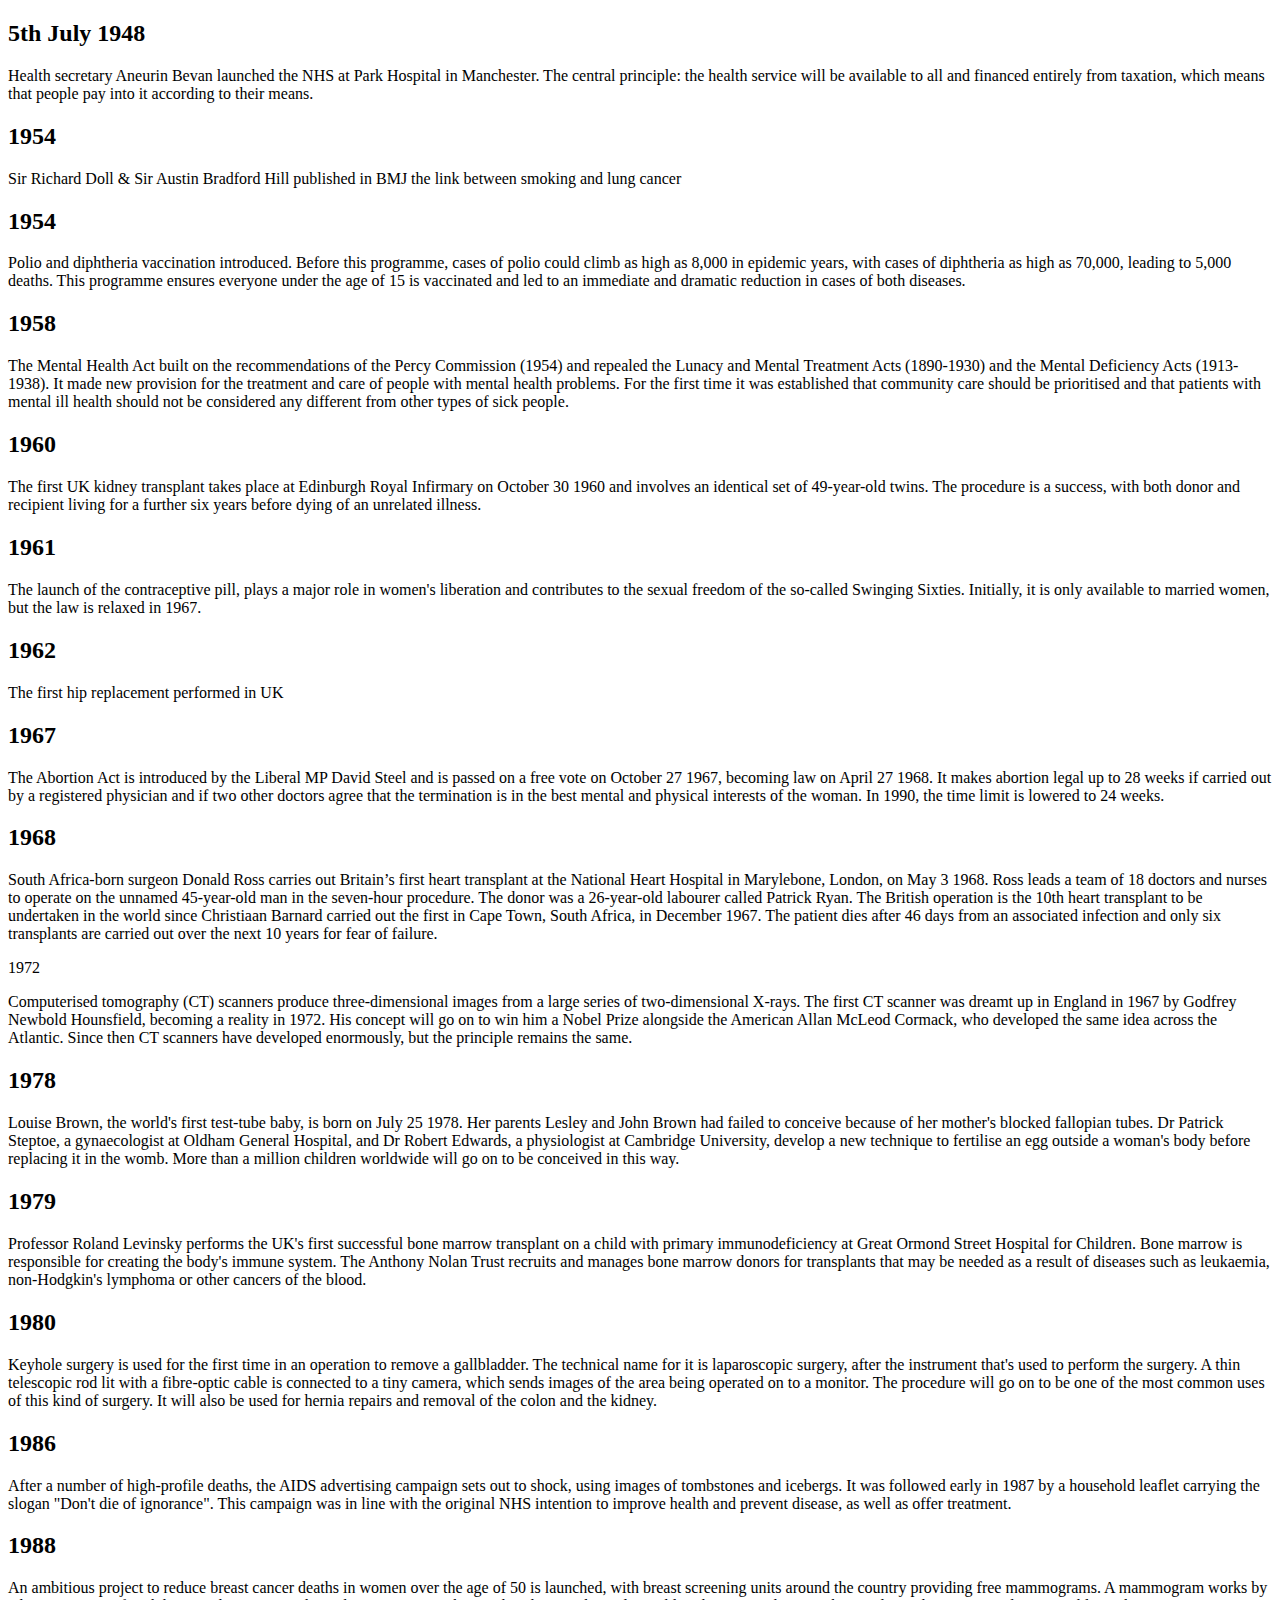
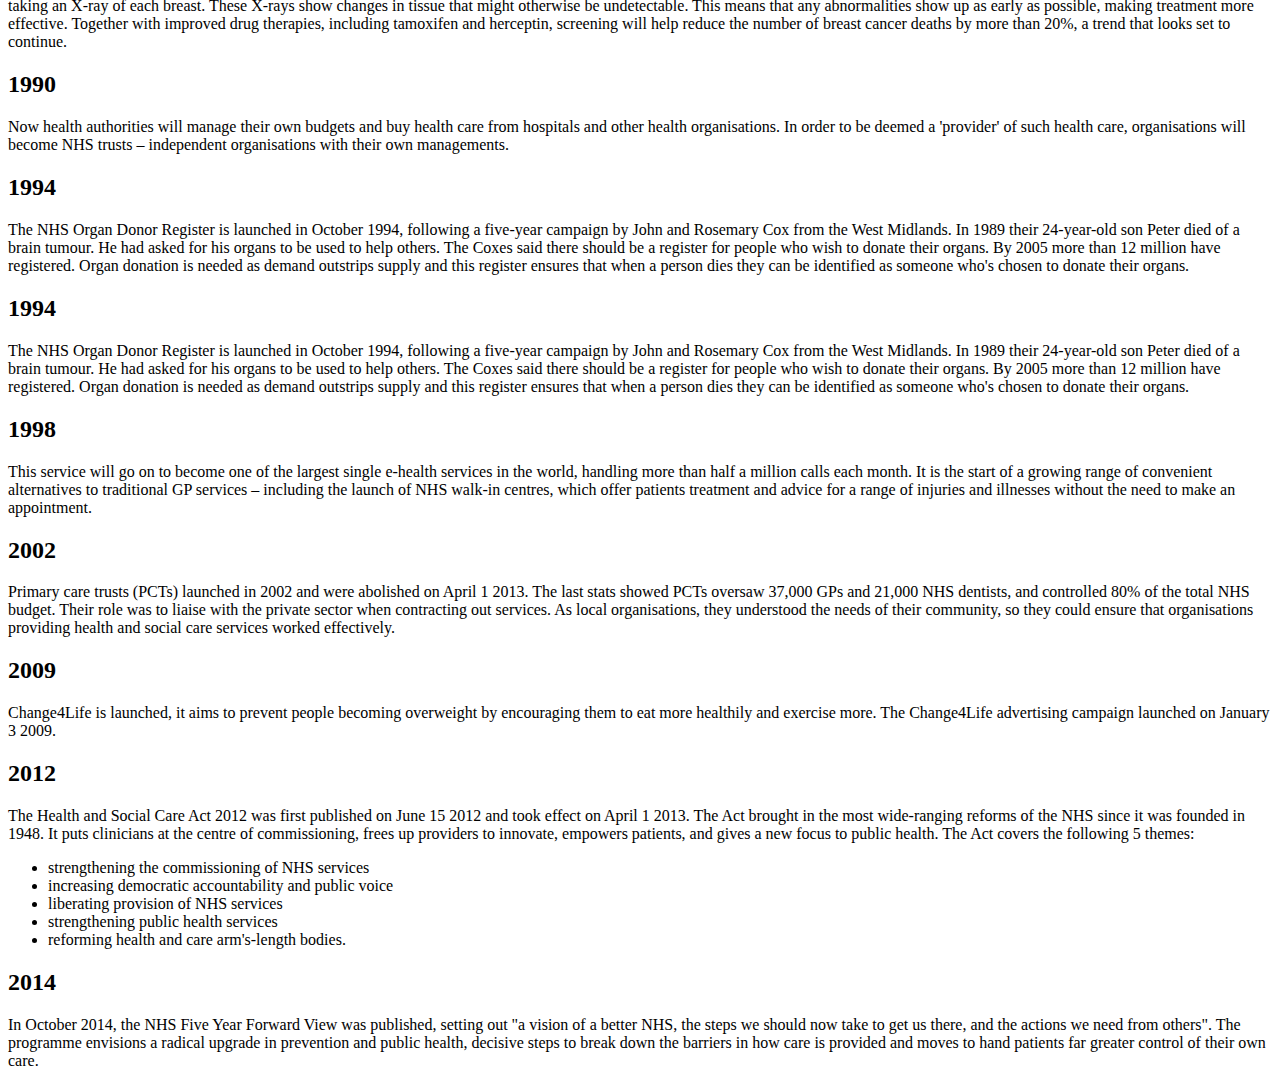
==== timeline.html @ f5f3411f "Timeline html initial" ====
<!DOCTYPE html>
<html>
</html>
  <head>
    <meta name="viewport" content="width=device-width, initial-scale=1.0">
    <link href="timeline.css" rel="stylesheet" type="text/css" />
  </head>
  <body>
    <div class="timeline">
  <div class="container left">
    <div class="content">
      <h2>5th July 1948</h2>
      <p>Health secretary Aneurin Bevan launched the NHS at Park Hospital in Manchester. The central principle: the health service will be available to all and financed entirely from taxation, which means that people pay into it according to their means.</p>
    </div>
  </div>
  <div class="container right">
    <div class="content">
      <h2>1954</h2>
      <p>Sir Richard Doll  & Sir Austin Bradford Hill published in BMJ the link between smoking and lung cancer</p>
    </div>
  </div>
  <div class="container left">
    <div class="content">
      <h2>1954</h2>
      <p>Polio and diphtheria vaccination introduced. Before this programme, cases of polio could climb as high as 8,000 in epidemic years, with cases of diphtheria as high as 70,000, leading to 5,000 deaths. This programme ensures everyone under the age of 15 is vaccinated and led to an immediate and dramatic reduction in cases of both diseases.</p>
    </div>
  </div>
  <div class="container right">
    <div class="content">
      <h2>1958</h2>
      <p>The Mental Health Act built on the recommendations of the Percy Commission (1954) and repealed the Lunacy and Mental Treatment Acts (1890-1930) and the Mental Deficiency Acts (1913-1938). It made new provision for the treatment and care of people with mental health problems. For the first time it was established that community care should be prioritised and that patients with mental ill health should not be considered any different from other types of sick people.</p>
        </div>
      </div>
  <div class="container left">
    <div class="content">
      <h2>1960</h2>
      <p>The first UK kidney transplant takes place at Edinburgh Royal Infirmary on October 30 1960 and involves an identical set of 49-year-old twins. The procedure is a success, with both donor and recipient living for a further six years before dying of an unrelated illness.</p>
    </div>
  </div>
  <div class="container right">
    <div class="content">
      <h2>1961</h2>
      <p>The launch of the contraceptive pill, plays a major role in women's liberation and contributes to the sexual freedom of the so-called Swinging Sixties. Initially, it is only available to married women, but the law is relaxed in 1967.</p>
        </div>
    </div>
    <div class="container left">
      <div class="content">
        <h2>1962</h2>
        <p>The first hip replacement performed in UK</p>
      </div>
    </div>
   <div class="container right">
    <div class="content">
        <h2>1967</h2>
        <p>The Abortion Act is introduced by the Liberal MP David Steel and is passed on a free vote on October 27 1967, becoming law on April 27 1968. It makes abortion legal up to 28 weeks if carried out by a registered physician and if two other doctors agree that the termination is in the best mental and physical interests of the woman. In 1990, the time limit is lowered to 24 weeks.</p>
        </div>
    </div>
    <div class="container left">
      <div class="content">
        <h2>1968</h2>
        <p>South Africa-born surgeon Donald Ross carries out Britain’s first heart transplant at the National Heart Hospital in Marylebone, London, on May 3 1968. Ross leads a team of 18 doctors and nurses to operate on the unnamed 45-year-old man in the seven-hour procedure. The donor was a 26-year-old labourer called Patrick Ryan. The British operation is the 10th heart transplant to be undertaken in the world since Christiaan Barnard carried out the first in Cape Town, South Africa, in December 1967. The patient dies after 46 days from an associated infection and only six transplants are carried out over the next 10 years for fear of failure.</p>
        </div>
    </div>
    <div class="container right">
      <div class="content"
        <h2>1972</h2>
        <p>Computerised tomography (CT) scanners produce three-dimensional images from a large series of two-dimensional X-rays. The first CT scanner was dreamt up in England in 1967 by Godfrey Newbold Hounsfield, becoming a reality in 1972. His concept will go on to win him a Nobel Prize alongside the American Allan McLeod Cormack, who developed the same idea across the Atlantic. Since then CT scanners have developed enormously, but the principle remains the same.</p>
      </div>
    </div>
    <div class="container left">
      <div class="content">
        <h2>1978</h2>
        <p>Louise Brown, the world's first test-tube baby, is born on July 25 1978. Her parents Lesley and John Brown had failed to conceive because of her mother's blocked fallopian tubes. Dr Patrick Steptoe, a gynaecologist at Oldham General Hospital, and Dr Robert Edwards, a physiologist at Cambridge University, develop a new technique to fertilise an egg outside a woman's body before replacing it in the womb. More than a million children worldwide will go on to be conceived in this way.</p>
      </div>
    </div>
    <div class="container right">
      <div class="content">
        <h2>1979</h2>
        <p>Professor Roland Levinsky performs the UK's first successful bone marrow transplant on a child with primary immunodeficiency at Great Ormond Street Hospital for Children. Bone marrow is responsible for creating the body's immune system. The Anthony Nolan Trust recruits and manages bone marrow donors for transplants that may be needed as a result of diseases such as leukaemia, non-Hodgkin's lymphoma or other cancers of the blood.</p>
      </div>
     </div>
     <div class="container left">
       <div class="content">
          <h2>1980</h2>
          <p>Keyhole surgery is used for the first time in an operation to remove a gallbladder. The technical name for it is laparoscopic surgery, after the instrument that's used to perform the surgery. A thin telescopic rod lit with a fibre-optic cable is connected to a tiny camera, which sends images of the area being operated on to a monitor. The procedure will go on to be one of the most common uses of this kind of surgery. It will also be used for hernia repairs and removal of the colon and the kidney.</p>
        </div>
      </div>
      <div class="container right">
        <div class="content">
          <h2>1986</h2>
          <p>After a number of high-profile deaths, the AIDS advertising campaign sets out to shock, using images of tombstones and icebergs. It was followed early in 1987 by a household leaflet carrying the slogan "Don't die of ignorance". This campaign was in line with the original NHS intention to improve health and prevent disease, as well as offer treatment.</p>
        </div>
      </div>
    <div class="container left">
      <div class="content">
        <h2>1988</h2>
        <p>An ambitious project to reduce breast cancer deaths in women over the age of 50 is launched, with breast screening units around the country providing free mammograms. A mammogram works by taking an X-ray of each breast. These X-rays show changes in tissue that might otherwise be undetectable. This means that any abnormalities show up as early as possible, making treatment more effective. Together with improved drug therapies, including tamoxifen and herceptin, screening will help reduce the number of breast cancer deaths by more than 20%, a trend that looks set to continue.</p>
        </div>
      </div>
    <div class="container right">
      <div class="content">
        <h2>1990</h2>
        <p>Now health authorities will manage their own budgets and buy health care from hospitals and other health organisations. In order to be deemed a 'provider' of such health care, organisations will become NHS trusts – independent organisations with their own managements.</p>
      </div>
    </div>
    <div class="container left">
      <div class="content">
        <h2>1994</h2>
        <p>The NHS Organ Donor Register is launched in October 1994, following a five-year campaign by John and Rosemary Cox from the West Midlands. In 1989 their 24-year-old son Peter died of a brain tumour. He had asked for his organs to be used to help others. The Coxes said there should be a register for people who wish to donate their organs. By 2005 more than 12 million have registered. Organ donation is needed as demand outstrips supply and this register ensures that when a person dies they can be identified as someone who's chosen to donate their organs.</p>
      </div>
    </div>
    <div class="container right">
      <div class="content">
        <h2>1994</h2>
        <p>The NHS Organ Donor Register is launched in October 1994, following a five-year campaign by John and Rosemary Cox from the West Midlands. In 1989 their 24-year-old son Peter died of a brain tumour. He had asked for his organs to be used to help others. The Coxes said there should be a register for people who wish to donate their organs. By 2005 more than 12 million have registered. Organ donation is needed as demand outstrips supply and this register ensures that when a person dies they can be identified as someone who's chosen to donate their organs.</p>
      </div>
    </div>
    <div class="container left">
      <div class="content">
        <h2>1998</h2>
        <p>This service will go on to become one of the largest single e-health services in the world, handling more than half a million calls each month. It is the start of a growing range of convenient alternatives to traditional GP services – including the launch of NHS walk-in centres, which offer patients treatment and advice for a range of injuries and illnesses without the need to make an appointment.</p>
      </div>
    </div>
    <div class="container right">
      <div class="content">
        <h2>2002</h2>
        <p>Primary care trusts (PCTs) launched in 2002 and were abolished on April 1 2013. The last stats showed PCTs oversaw 37,000 GPs and 21,000 NHS dentists, and controlled 80% of the total NHS budget. Their role was to liaise with the private sector when contracting out services. As local organisations, they understood the needs of their community, so they could ensure that organisations providing health and social care services worked effectively.</p>
      </div>
    </div>
    <div class="container left">
      <div class="content">
        <h2>2009</h2>
        <p>Change4Life is launched, it aims to prevent people becoming overweight by encouraging them to eat more healthily and exercise more. The Change4Life advertising campaign launched on January 3 2009.</p>
      </div>
    </div>
    <div class="container right">
      <div class="content">
        <h2>2012</h2>
        <p>The Health and Social Care Act 2012 was first published on June 15 2012 and took effect on April 1 2013. The Act brought in the most wide-ranging reforms of the NHS since it was founded in 1948. It puts clinicians at the centre of commissioning, frees up providers to innovate, empowers patients, and gives a new focus to public health. The Act covers the following 5 themes:
          <ul>
            <li>strengthening the commissioning of NHS services</li>
            <li>increasing democratic accountability and public voice</li>
            <li>liberating provision of NHS services</li>
            <li>strengthening public health services</li>
            <li>reforming health and care arm's-length bodies.</li>
          </ul></p>
        </div>
      </div>
      <div class="container left">
        <div class="content">
          <h2>2014</h2>
          <p>In October 2014, the NHS Five Year Forward View was published, setting out "a vision of a better NHS, the steps we should now take to get us there, and the actions we need from others". The programme envisions a radical upgrade in prevention and public health, decisive steps to break down the barriers in how care is provided and moves to hand patients far greater control of their own care.</p>
        </div>
        </div>
      </div>
</body>
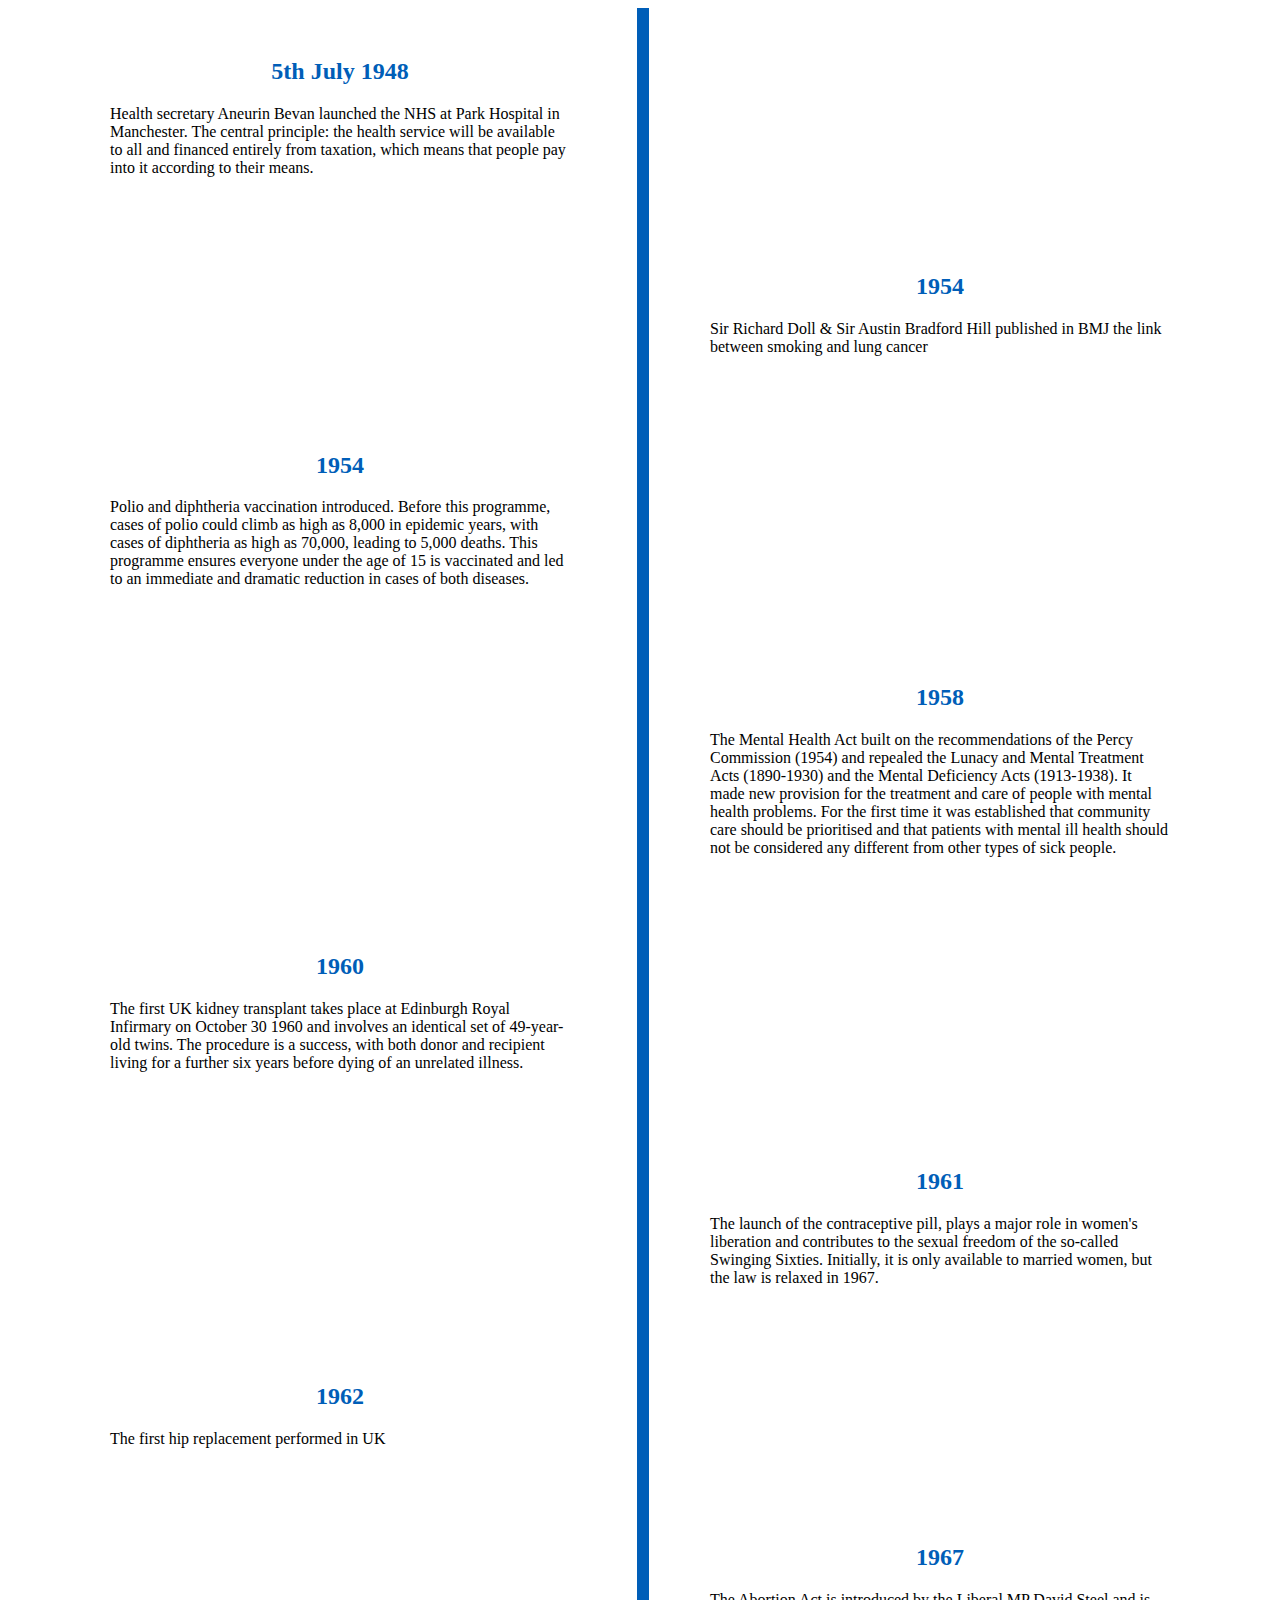
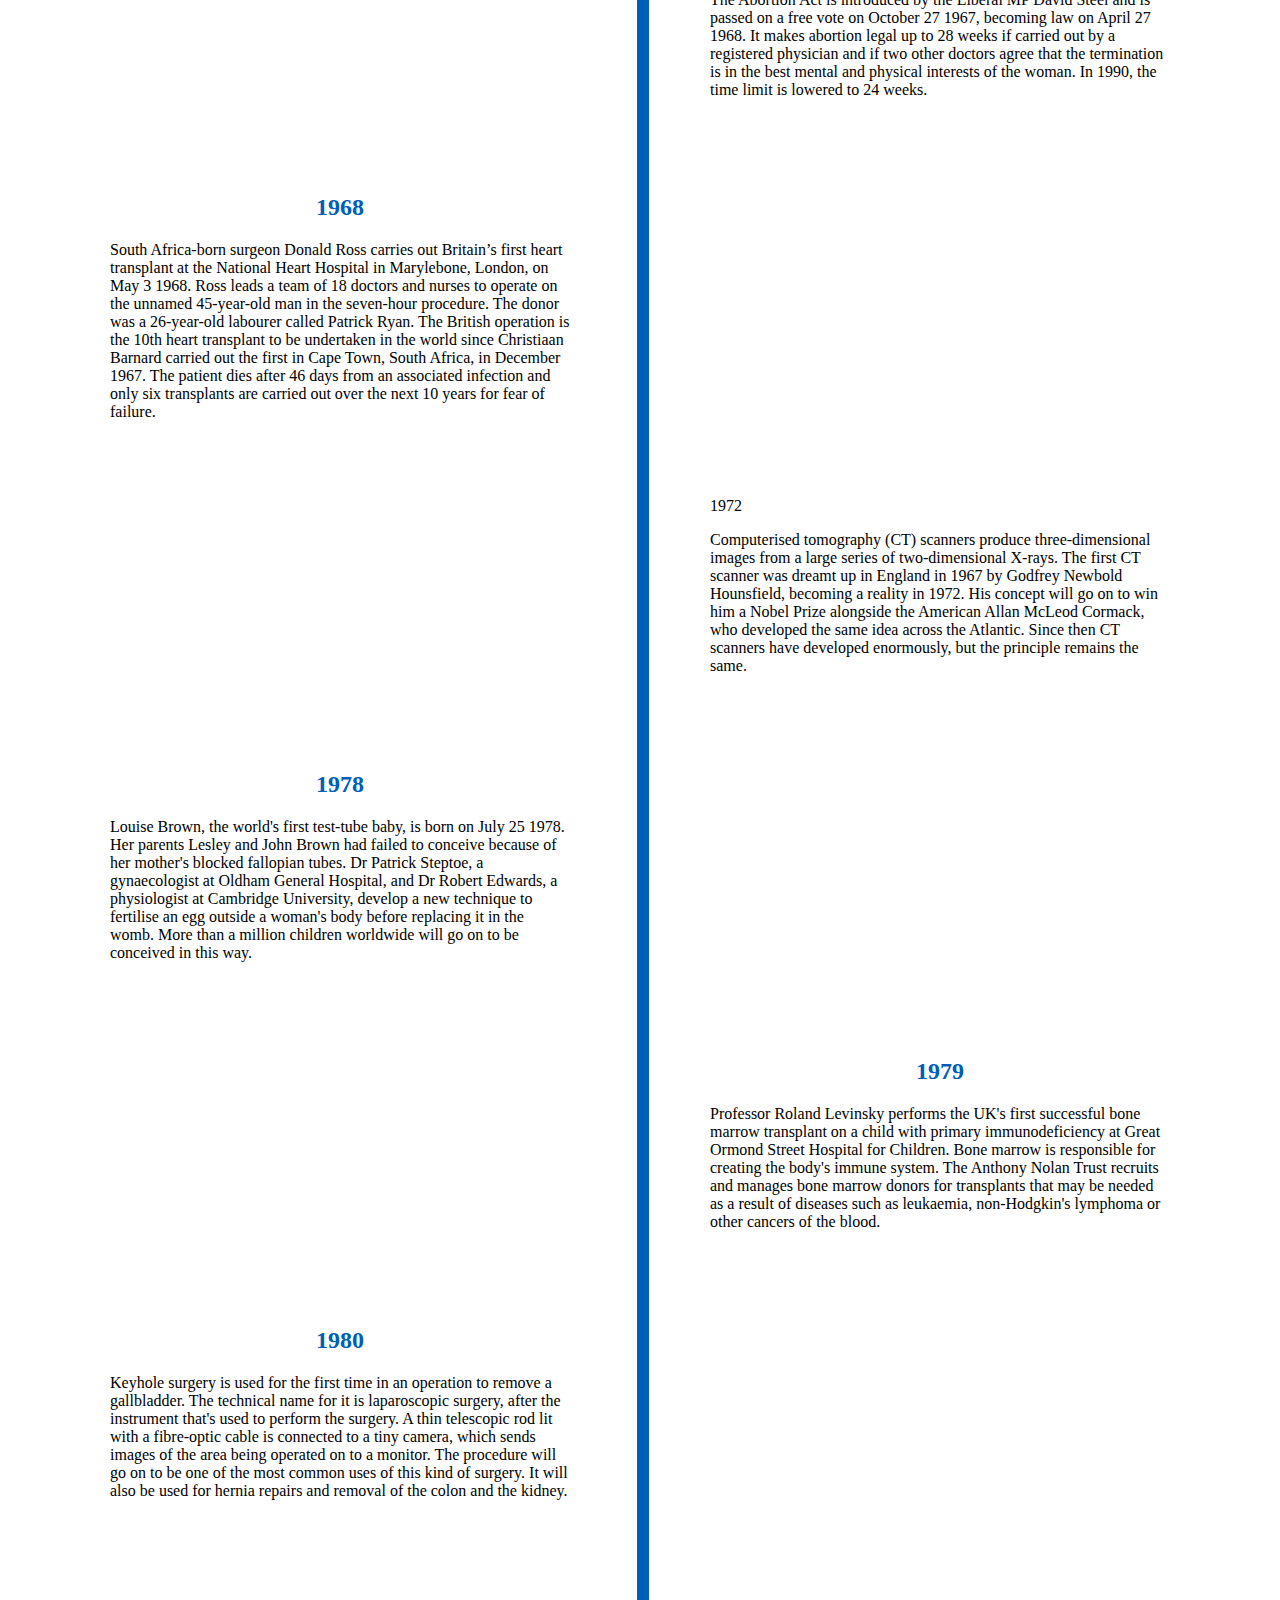
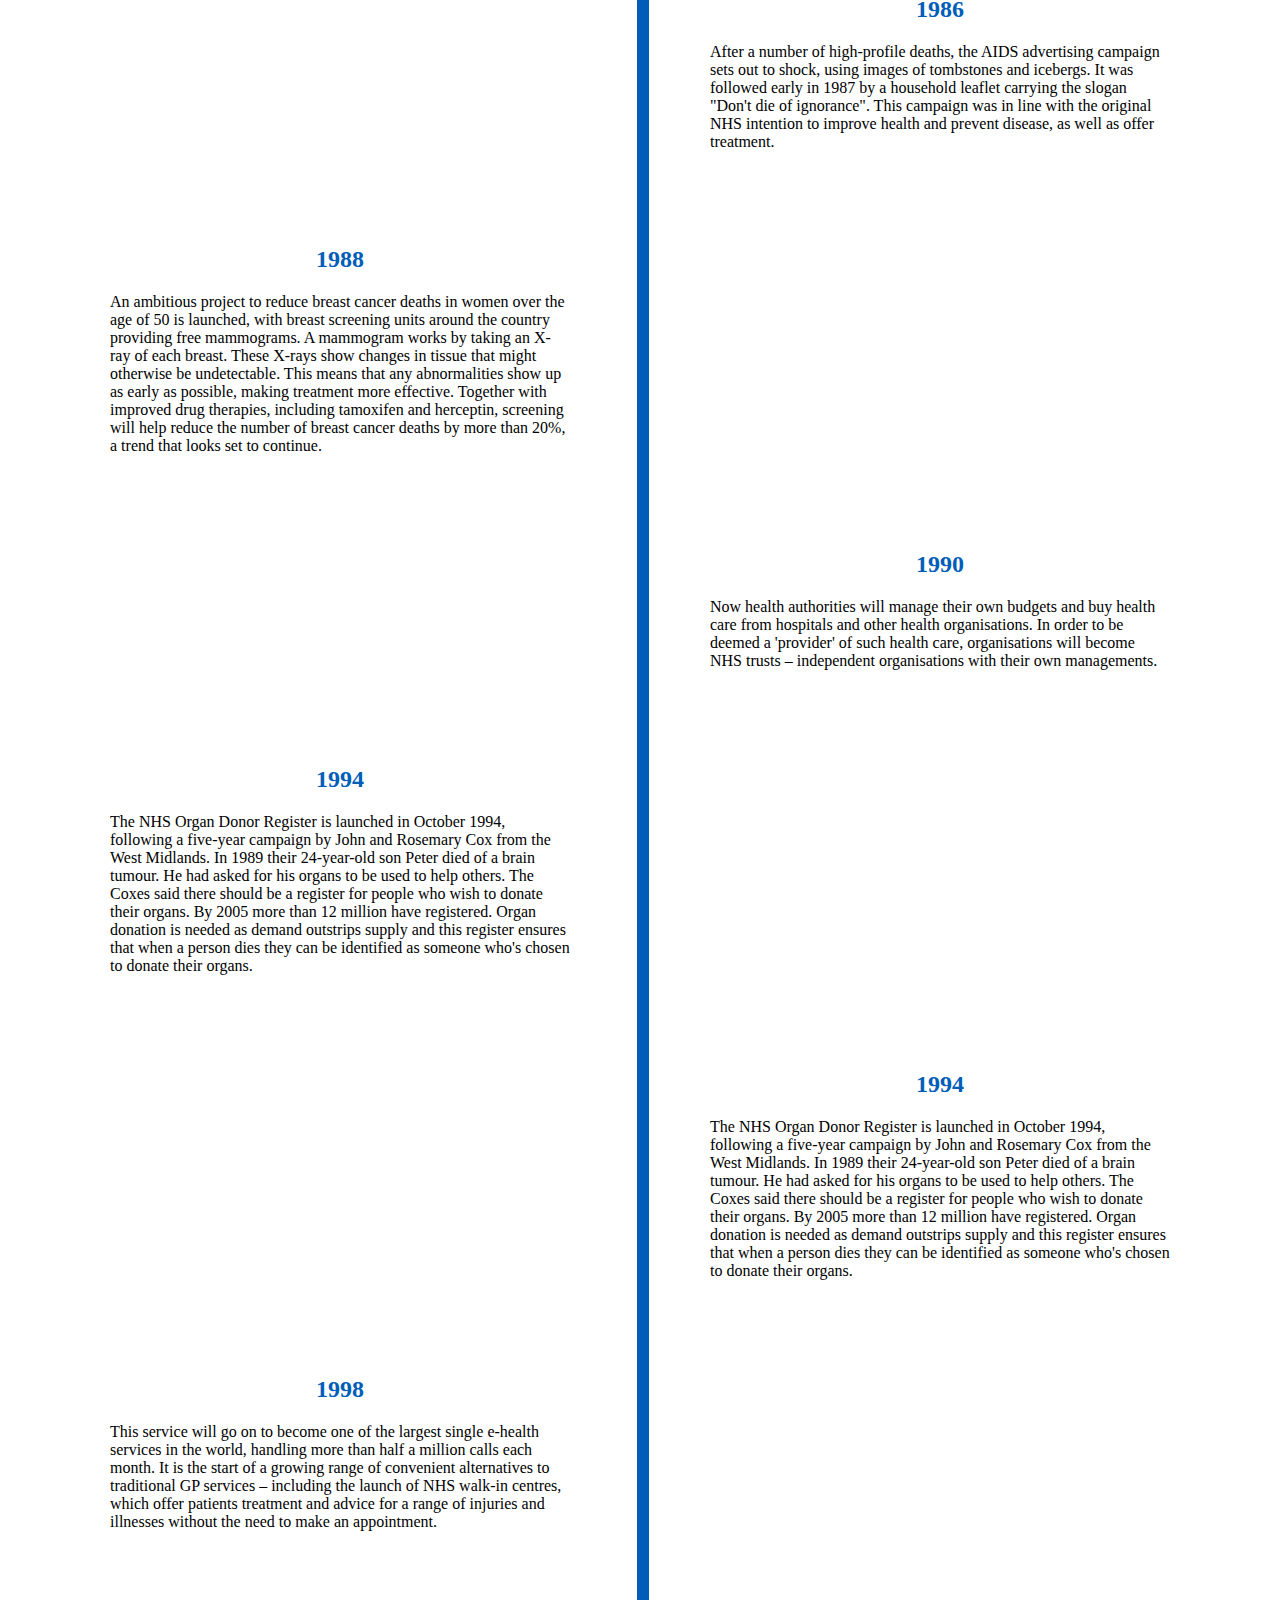
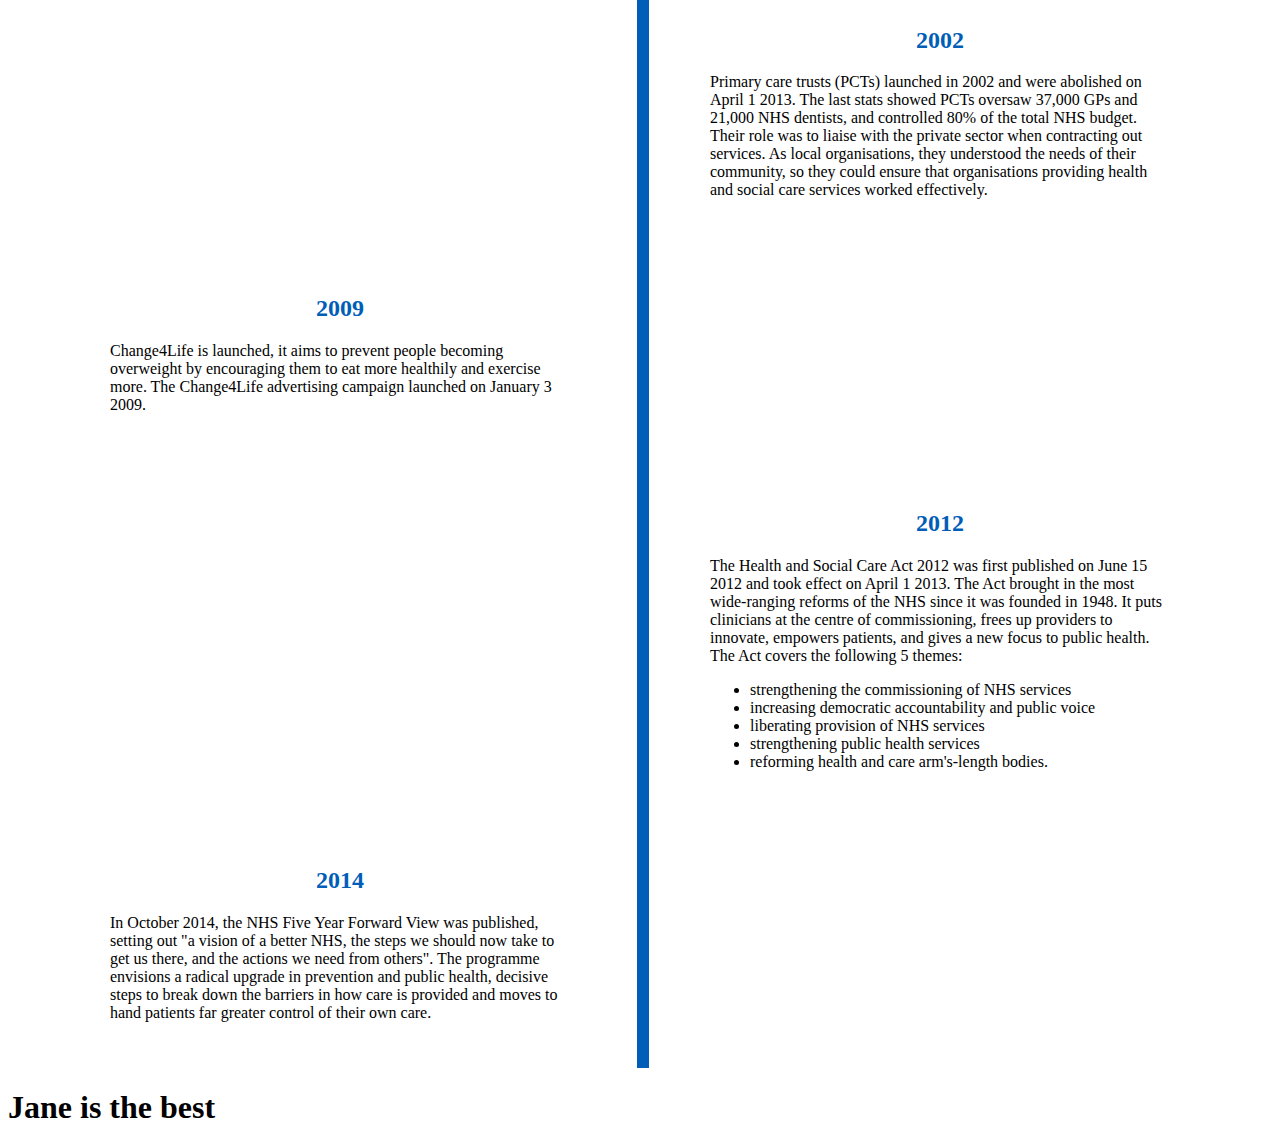
==== commit 5f2423bc: "Merge conflict owner" ====
--- a/timeline.html
+++ b/timeline.html
@@ -153,4 +153,5 @@
         </div>
         </div>
       </div>
+      <h1> Jane is the best</h1>
 </body>
--- a/timeline.css
+++ b/timeline.css
@@ -0,0 +1,67 @@
+* {
+    box-sizing: border-box;
+}
+div.timeline h2{
+  text-align: center;
+  color: #005EB8;
+  font-weight: bold;
+}
+/* remove this
+body {
+    background-color: #E8EDEE;
+    font-family: Frutiger;
+} */
+
+/* The actual timeline (the vertical ruler) */
+.timeline {
+    position: relative;
+    max-width: 1200px;
+    margin: 0 auto;
+}
+
+/* The actual timeline (the vertical ruler) */
+.timeline::after {
+    content: '';
+    position: absolute;
+    width: 12px;
+    background-color: #005EB8;
+    top: 0;
+    bottom: 0;
+    left: 50%;
+    margin-left: -3px;
+}
+
+/* Container around content */
+.container {
+    padding: 10px 40px;
+    position: relative;
+    background-color: inherit;
+    width: 50%;
+}
+
+
+/* Place the container to the left */
+.left {
+    left: 0;
+}
+
+/* Place the container to the right */
+.right {
+    left: 50%;
+}
+
+
+/* The actual content */
+.content {
+    padding: 20px 30px;
+    background-color: white;
+    position: relative;
+    border-radius: 6px;
+}
+
+/* Media queries - Responsive timeline on screens less than 600px wide */
+@media screen and (max-width: 600px) {
+  /* Place the timelime to the left */
+  .timeline::after {
+    left: 31px;
+  }
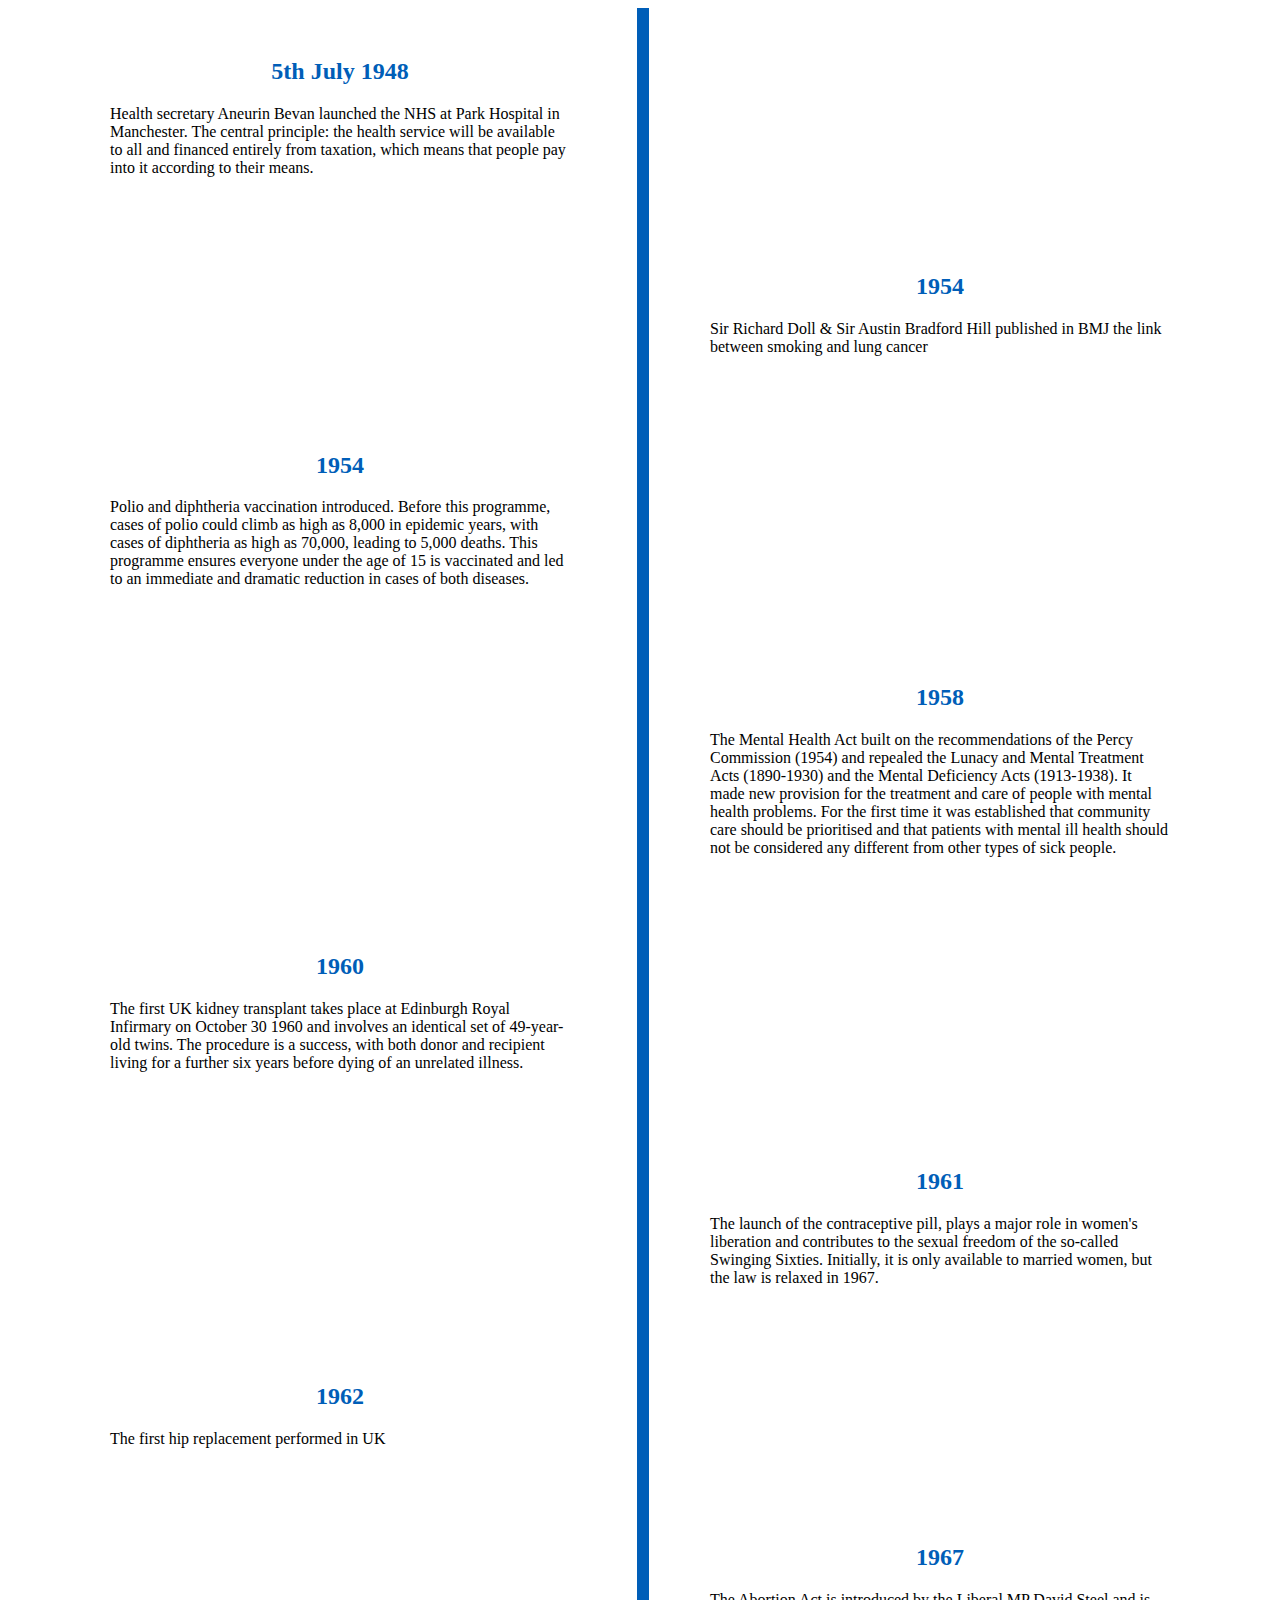
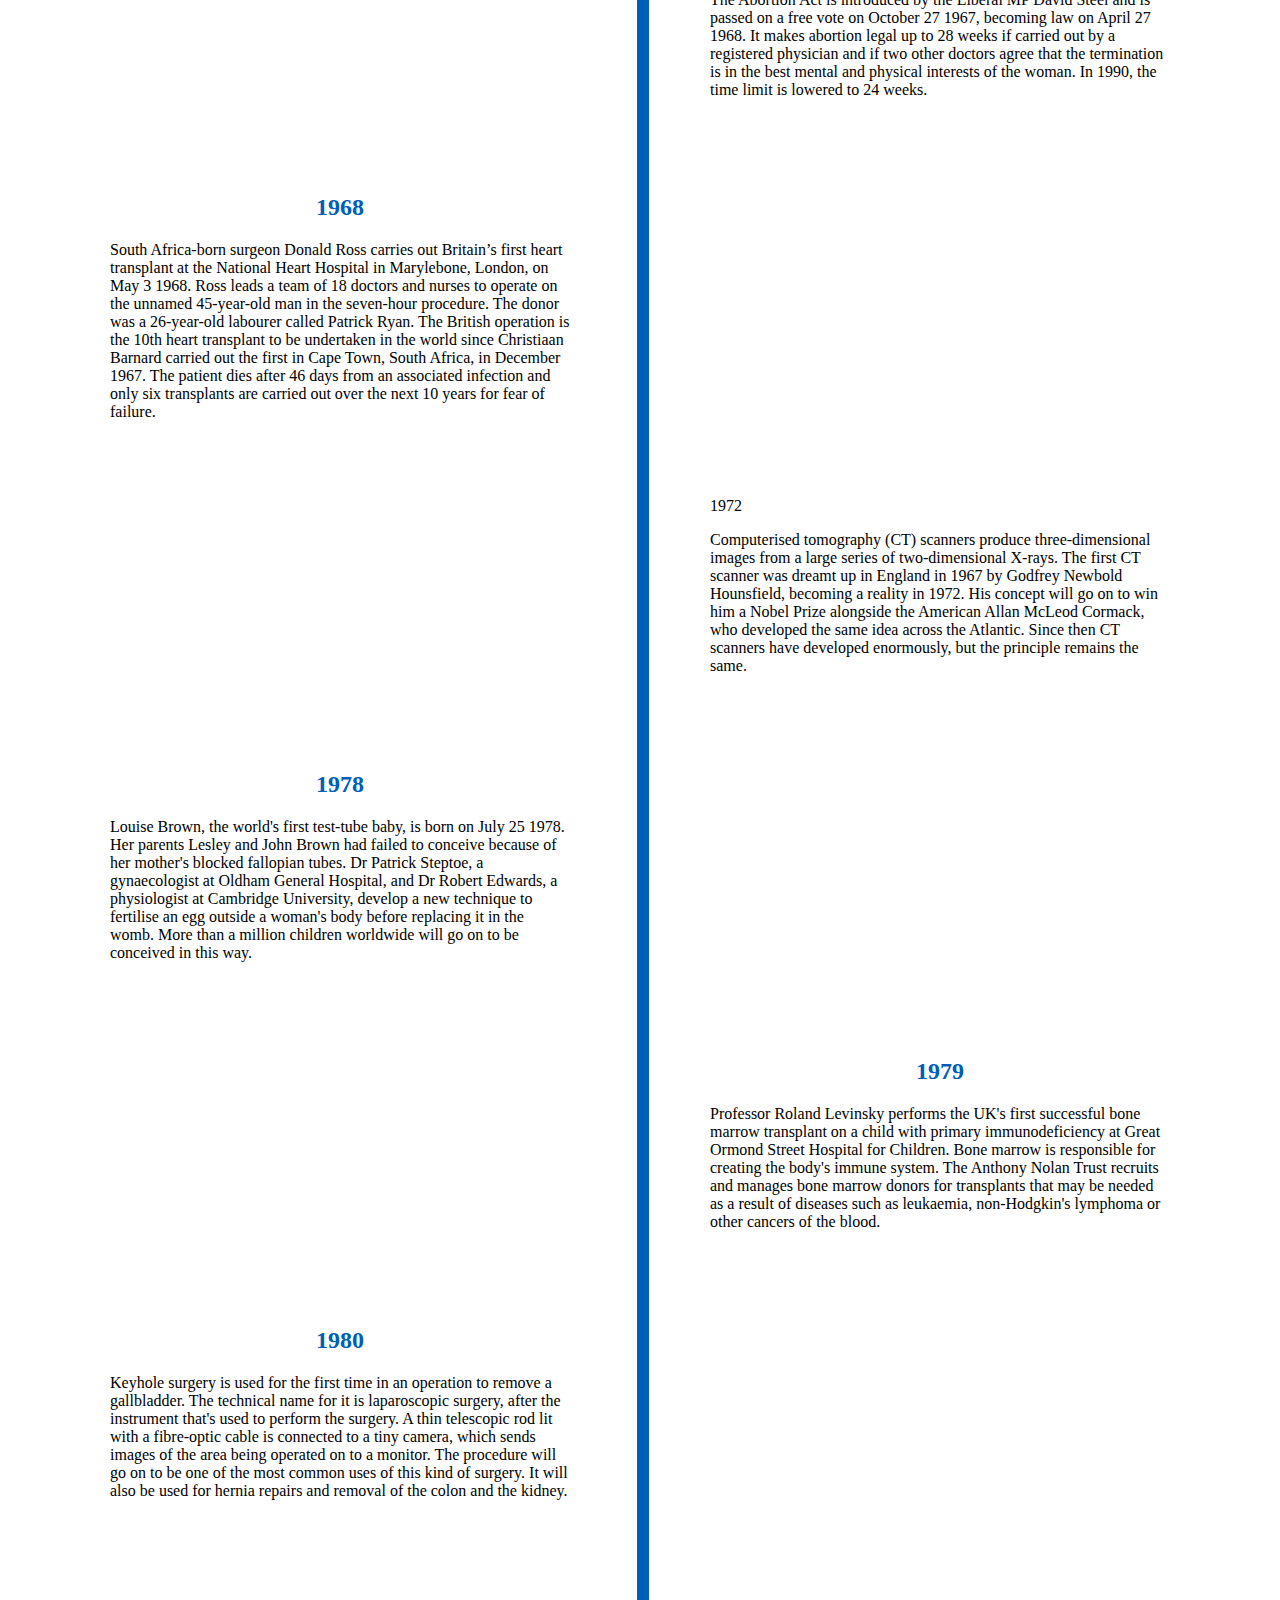
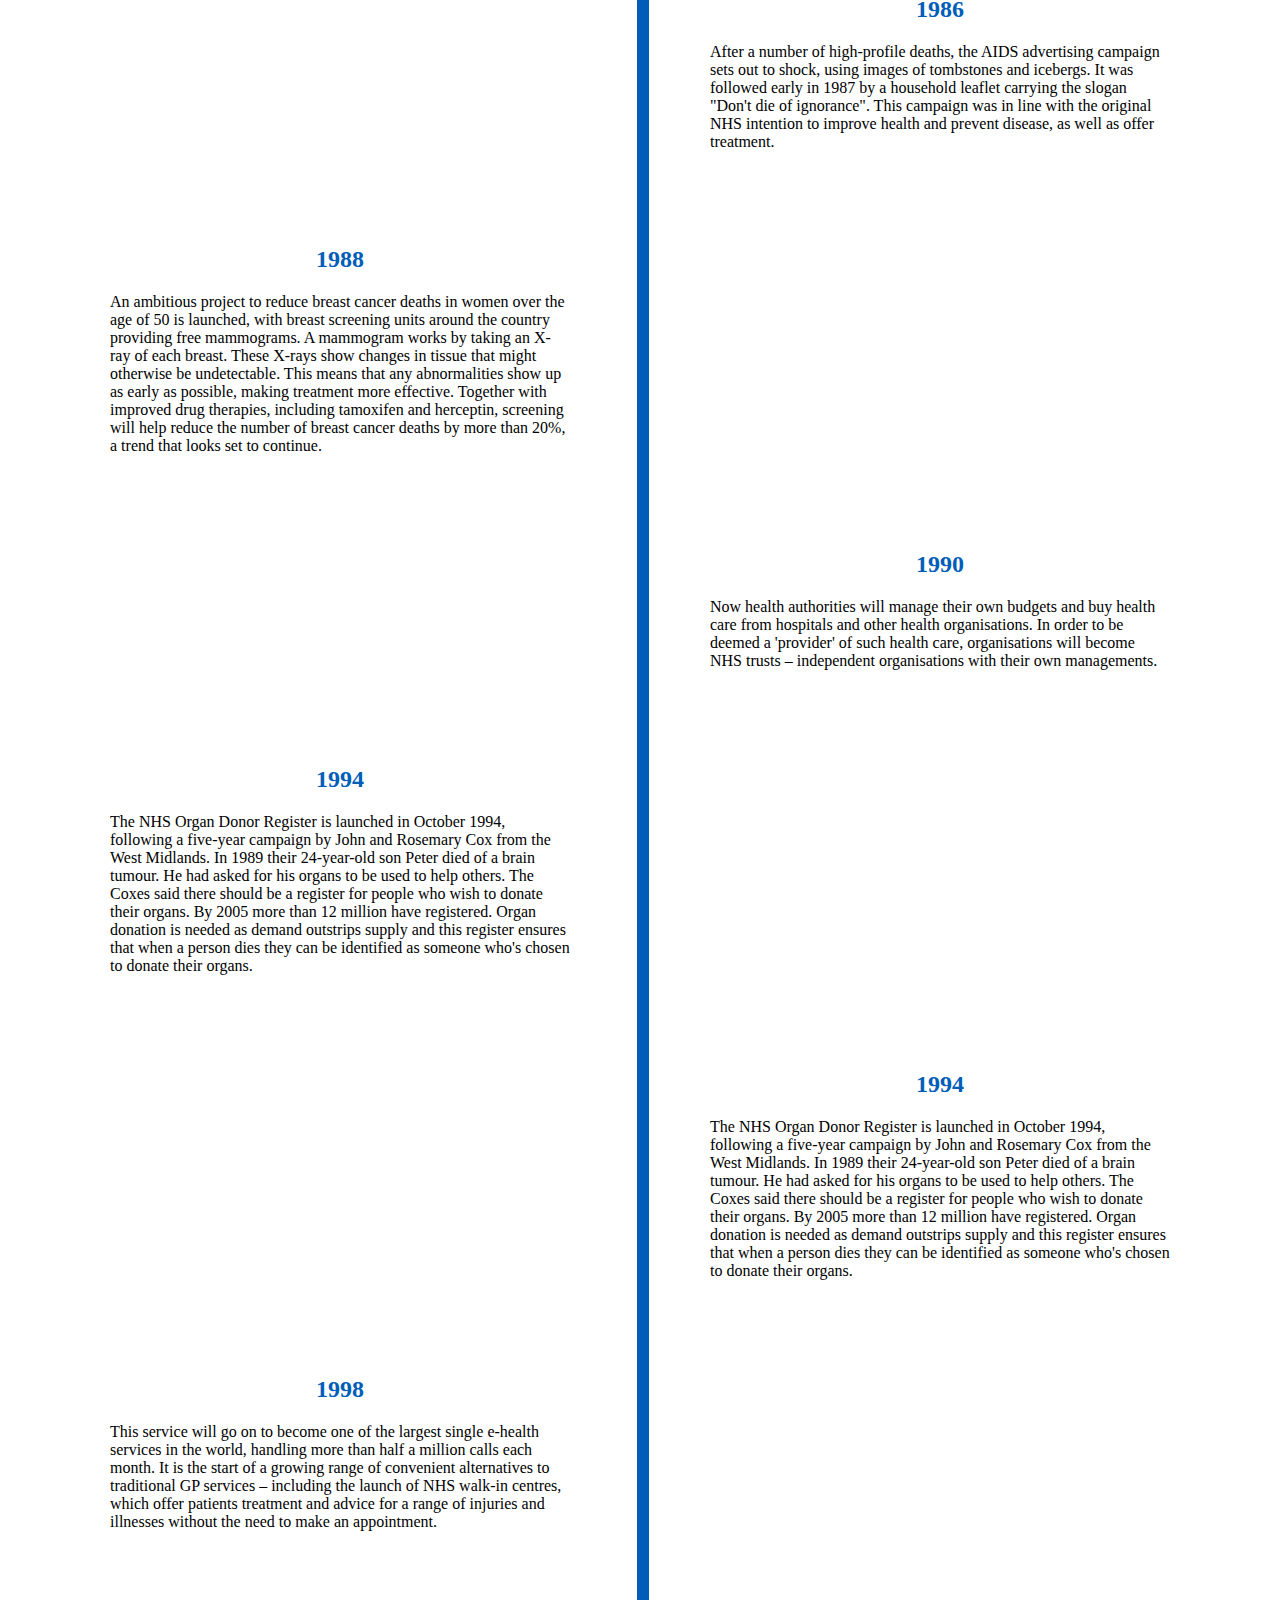
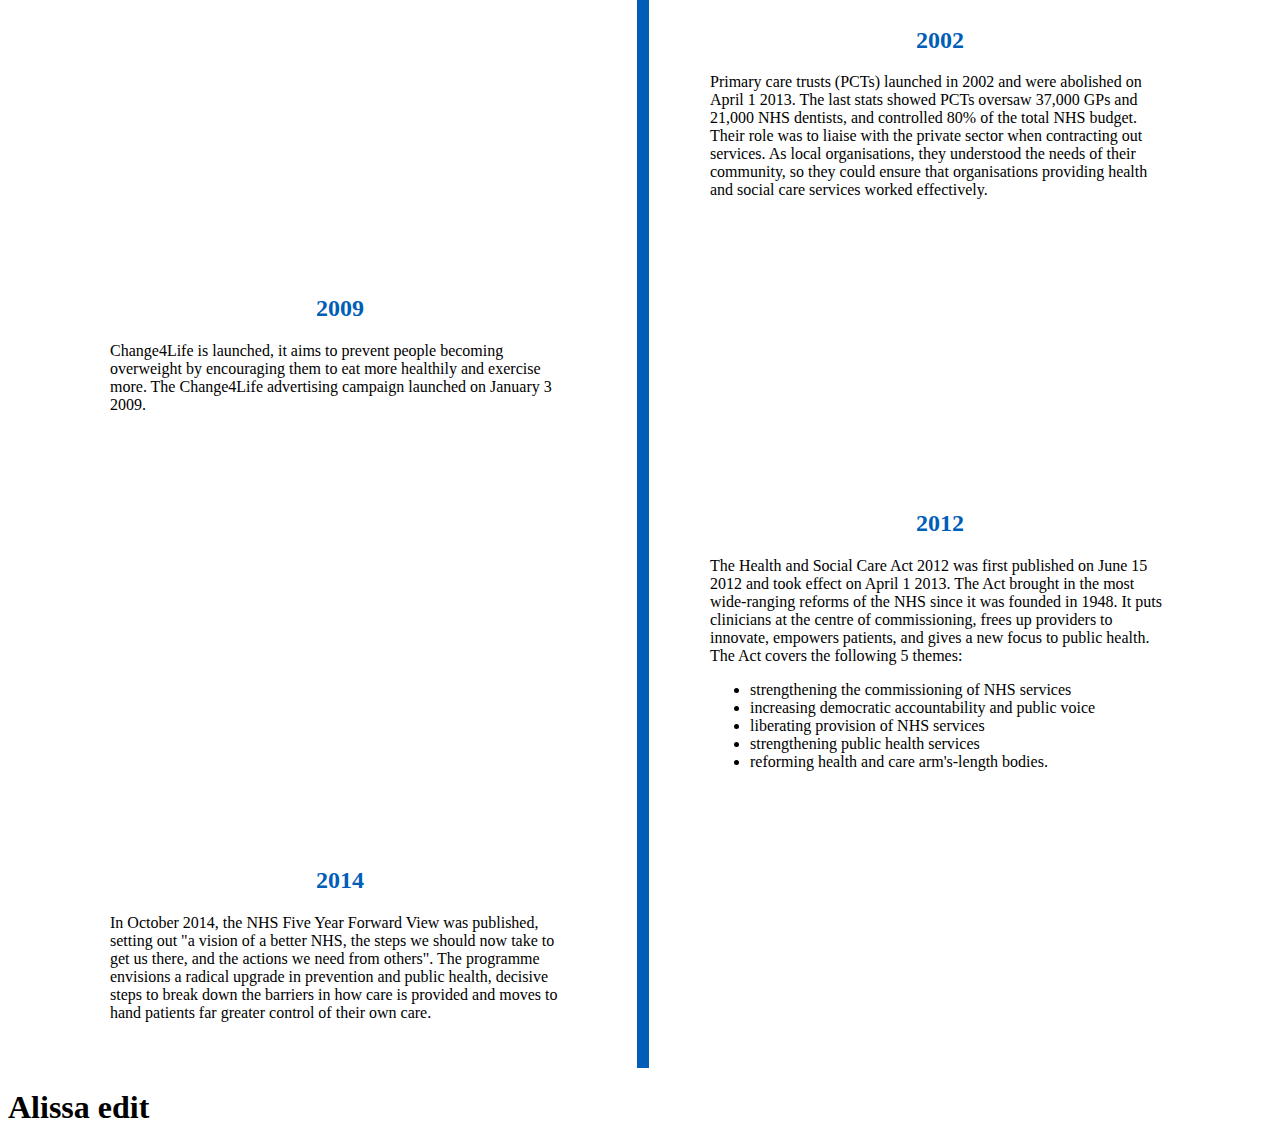
==== commit 236116d3: "Alissa edit" ====
--- a/timeline.html
+++ b/timeline.html
@@ -153,5 +153,5 @@
         </div>
         </div>
       </div>
-      <h1> Jane is the best</h1>
+      <h1>Alissa edit</h1>
 </body>
